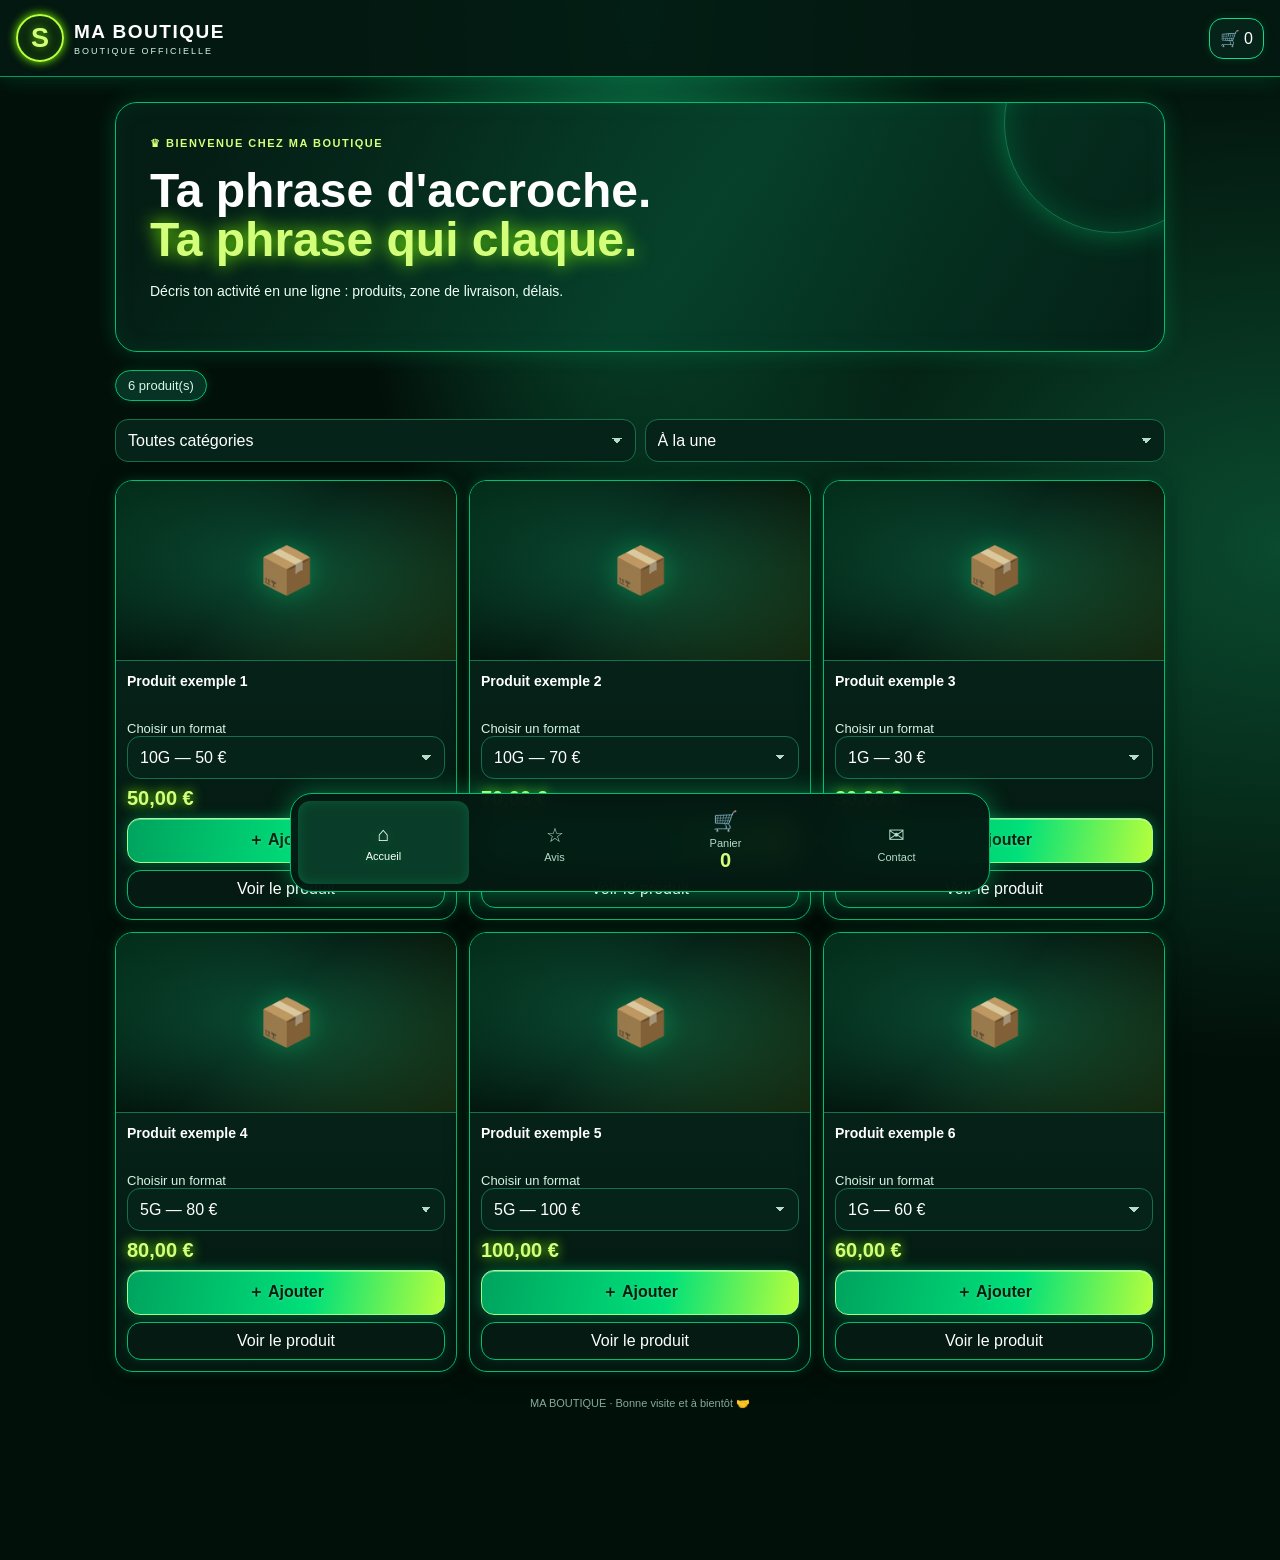
==== index.html @ 679a236e "Update media array types and sources in index.html" ====
<!doctype html>
<html lang="fr">
<head>
<meta charset="utf-8">
<meta name="viewport" content="width=device-width,initial-scale=1,viewport-fit=cover">
<meta name="theme-color" content="#03030d">
<title>Boutique — Template</title>

<!-- ══════════════════════════════════════════════════════════════════
     COULEUR DU SITE  ·  change UNE ligne pour changer de thème
     ──────────────────────────────────────────────────────────────────
     styles/theme-violet.css   violet / rose / bleu   (par défaut)
     styles/theme-ocean.css    cyan / bleu
     styles/theme-ember.css    rouge / orange / or
     styles/theme-emerald.css  vert émeraude / citron
     styles/theme-mono.css     noir & blanc minimal
     styles/theme-sunset.css   rose / orange / mauve
     ══════════════════════════════════════════════════════════════════ -->
<link rel="stylesheet" href="styles/theme-emerald.css">
<link rel="stylesheet" href="styles/base.css">
</head>

<body>
<main class="app">

<!-- ─────────── EN-TÊTE (logo texte) ───────────
     Pour utiliser une image comme logo, remplace le <div class="logo">S</div>
     par :  <img class="logo-img" src="images/logo.png" alt="logo">          -->
<header>
  <div class="brand">
    <div class="logo">S</div>
    <div>
      <strong>MA BOUTIQUE</strong>
      <small>BOUTIQUE OFFICIELLE</small>
    </div>
  </div>

  <button class="pill" onclick="showView('cart')">
    🛒 <span id="cart-count">0</span>
  </button>
</header>

<div class="wrap">

<!-- ═════════════════════════ ACCUEIL ═════════════════════════ -->
<section class="view active" id="home">

  <div class="welcome">
    <div class="welcome-layout">
      <div class="welcome-copy">
        <div class="eyebrow">♛ BIENVENUE CHEZ MA BOUTIQUE</div>

        <h1>
          Ta phrase d'accroche.<br>
          <span>Ta phrase qui claque.</span>
        </h1>

        <p class="muted">
          Décris ton activité en une ligne : produits, zone de livraison, délais.
        </p>
      </div>

      <!-- Logo rond de la bannière. Retire la ligne si tu n'as pas d'image. -->
      <img
        class="welcome-logo"
        src="images/logo.png"
        alt="Logo"
        onerror="this.style.display='none'"
      >
    </div>
  </div>

  <div class="count" id="product-count">0 produits</div>

  <div class="filters">
    <select id="category" onchange="renderProducts()">
      <option value="all">Toutes catégories</option>
      <!-- Les options sont générées automatiquement depuis PRODUCTS.
           Tu peux aussi les écrire à la main, ce sera écrasé. -->
    </select>

    <select id="sort" onchange="renderProducts()">
      <option value="featured">À la une</option>
      <option value="low">Prix croissant</option>
      <option value="high">Prix décroissant</option>
    </select>
  </div>

  <div class="products" id="products"></div>

  <div class="footer">
    MA BOUTIQUE · Bonne visite et à bientôt 🤝
  </div>
</section>

<!-- ═════════════════════════ PANIER ═════════════════════════ -->
<section class="view" id="cart">
  <div class="section-title">
    <h2>MON PANIER</h2>
    <button class="outline" onclick="showView('home')">Continuer</button>
  </div>

  <div class="panel" id="cart-lines"></div>

  <div class="panel">
    <div class="line">
      <strong>Total estimé</strong>
      <strong class="price" id="cart-total">0,00 €</strong>
    </div>
    <button class="primary" onclick="goCheckout()">
      Continuer la commande →
    </button>
  </div>
</section>

<!-- ═════════════════════════ COMMANDE ═════════════════════════ -->
<section class="view" id="checkout">
  <div class="section-title">
    <h2>COMMANDE</h2>
  </div>

  <form id="order-form" class="panel">
    <div class="field">
      <label for="customer">Prénom ou pseudo</label>
      <input id="customer" required placeholder="Ton nom">
    </div>

    <div class="field">
      <label for="phone">Téléphone</label>
      <input id="phone" type="tel" required placeholder="Ton numéro">
    </div>

    <div class="field">
      <label for="address">Adresse</label>
      <input id="address" required placeholder="Adresse de livraison">
    </div>

    <div class="field">
      <label for="delivery">Mode de livraison</label>
      <select id="delivery">
        <option>Meet-up</option>
        <option>Livraison</option>
      </select>
    </div>

    <div class="field">
      <label for="notes">Message complémentaire</label>
      <textarea id="notes" rows="3" placeholder="Précisions facultatives"></textarea>
    </div>

    <div class="line">
      <strong>Total estimé</strong>
      <strong class="price" id="checkout-total">0,00 €</strong>
    </div>

    <button class="primary" type="submit">Envoyer ma demande</button>
  </form>
</section>

<!-- ═════════════════════════ AVIS ═════════════════════════ -->
<section class="view" id="reviews">
  <div class="section-title">
    <h2>AVIS CLIENTS</h2>
  </div>

  <div class="panel">
    <div id="base-reviews">
      <div class="review">
        <div class="stars">★★★★★</div>
        <strong>Client 691</strong>
        <p class="muted">Service au top, je recommande 👌</p>
      </div>
    </div>

    <div id="new-reviews"></div>
  </div>

  <form id="review-form" class="panel">
    <h3>Ajouter un avis</h3>

    <div class="field">
      <label for="review-name">Prénom</label>
      <input id="review-name" required>
    </div>

    <div class="field">
      <label for="review-score">Note</label>
      <select id="review-score">
        <option>5</option>
        <option>4</option>
        <option>3</option>
        <option>2</option>
        <option>1</option>
      </select>
    </div>

    <div class="field">
      <label for="review-text">Commentaire</label>
      <textarea id="review-text" required></textarea>
    </div>

    <button class="primary" type="submit">Ajouter un avis</button>
  </form>
</section>

<!-- ═════════════════════════ CONTACT ═════════════════════════ -->
<section class="view" id="contact">
  <div class="section-title">
    <h2>CONTACT</h2>
  </div>

  <div class="panel">
    <h3>Contact</h3>

    <p class="muted">
      Une question ? Retrouve-nous directement sur Telegram.
    </p>

    <a
      class="primary"
      href="https://t.me/"
      target="_blank"
      rel="noopener noreferrer"
      style="display:block;text-align:center;text-decoration:none"
    >
      ✈️ Contactez-nous sur Telegram
    </a>
  </div>
</section>

</div>

<!-- ═════════════════════════ BARRE DU BAS ═════════════════════════ -->
<nav class="dock">
  <button class="active" data-view="home" onclick="showView('home')">
    <span>⌂</span>Accueil
  </button>

  <button data-view="reviews" onclick="showView('reviews')">
    <span>☆</span>Avis
  </button>

  <button data-view="cart" onclick="showView('cart')">
    <span>🛒</span>Panier
    <span class="badge" id="dock-count">0</span>
  </button>

  <button data-view="contact" onclick="showView('contact')">
    <span>✉</span>Contact
  </button>
</nav>

<!-- ═════════════════════════ FICHE PRODUIT ═════════════════════════ -->
<div class="modal" id="product-modal" onclick="if(event.target===this)closeProduct()">
  <div class="sheet">
    <button class="outline" onclick="closeProduct()">Fermer ✕</button>
    <div id="product-detail"></div>
  </div>
</div>

</main>

<script>
/* ════════════════════════════════════════════════════════════════════
   1.  LES PRODUITS  ·  c'est le seul endroit à remplir
   ────────────────────────────────────────────────────────────────────
   Copie-colle un bloc { ... } autant de fois que tu veux.

   {
     id:     1,                     // numéro unique
     name:   "Nom du produit",
     cat:    "Catégorie",           // crée les filtres automatiquement
     price:  50,                    // prix de base (utilisé si pas de variants)
     featured: true,                // optionnel : force l'ordre "À la une"

     media: [                       // LA GALERIE : 2 à 3 pages qui défilent
       { type: "image", src: "Photos/Amnesia photo.png" },
       { type: "video", src: "Vidéos/Amnesia video.mp4"  },
       { type: "image", src: "Photos/produit-2.jpg" }
     ],

     variants: [                    // optionnel : les formats / quantités
       { label: "10G — 70 €",  price: 70  },
       { label: "50G — 300 €", price: 300 }
     ],

     desc: "Description du produit."
   }

   — ancien format encore accepté : ─
   image: "images/x.jpg"   +   video: "videos/x.mp4"
   (mis automatiquement dans media dans cet ordre : image, vidéo)
   ════════════════════════════════════════════════════════════════════ */

const PRODUCTS = [
  {
    id: 1,
    name: "Produit exemple 1",
    cat: "Catégorie A",
    price: 50,
    media: [
      { type: "image", src: "images/produit-1.jpg" },
      { type: "video", src: "videos/produit-1.mp4" },
      { type: "image", src: "images/produit-2.jpg" }
    ],
    variants: [
      { label: "10G — 50 €",  price: 50  },
      { label: "20G — 100 €", price: 100 },
      { label: "50G — 220 €", price: 220 }
    ],
    desc: "Description du produit. Remplace ce texte."
  },
  {
    id: 2,
    name: "Produit exemple 2",
    cat: "Catégorie A",
    price: 70,
    media: [
      { type: "image", src: "images/produit-3.jpg" },
      { type: "video", src: "videos/produit-2.mp4" },
      { type: "image", src: "images/produit-4.jpg" }
    ],
    variants: [
      { label: "10G — 70 €",  price: 70  },
      { label: "50G — 300 €", price: 300 }
    ],
    desc: "Description du produit. Remplace ce texte."
  },
  {
    id: 3,
    name: "Produit exemple 3",
    cat: "Catégorie B",
    price: 30,
    media: [
      { type: "image", src: "images/produit-5.jpg" },
      { type: "video", src: "videos/produit-3.mp4" }
    ],
    variants: [
      { label: "1G — 30 €",   price: 30  },
      { label: "5G — 100 €",  price: 100 },
      { label: "10G — 140 €", price: 140 }
    ],
    desc: "Description du produit. Remplace ce texte."
  },
  {
    id: 4,
    name: "Produit exemple 4",
    cat: "Catégorie B",
    price: 80,
    media: [
      { type: "image", src: "images/produit-6.jpg" },
      { type: "video", src: "videos/produit-4.mp4" },
      { type: "image", src: "images/produit-7.jpg" }
    ],
    variants: [
      { label: "5G — 80 €",    price: 80  },
      { label: "10G — 150 €",  price: 150 },
      { label: "25G — 250 €",  price: 250 }
    ],
    desc: "Description du produit. Remplace ce texte."
  },
  {
    id: 5,
    name: "Produit exemple 5",
    cat: "Catégorie C",
    price: 100,
    media: [
      { type: "image", src: "images/produit-8.jpg" },
      { type: "image", src: "images/produit-9.jpg" },
      { type: "video", src: "videos/produit-5.mp4" }
    ],
    variants: [
      { label: "5G — 100 €",   price: 100  },
      { label: "25G — 300 €",  price: 300  },
      { label: "100G — 1000 €", price: 1000 }
    ],
    desc: "Description du produit. Remplace ce texte."
  },
  {
    id: 6,
    name: "Produit exemple 6",
    cat: "Catégorie C",
    price: 60,
    media: [
      { type: "image", src: "images/produit-10.jpg" },
      { type: "video", src: "videos/produit-6.mp4" },
      { type: "image", src: "images/produit-11.jpg" }
    ],
    variants: [
      { label: "1G — 60 €",  price: 60  },
      { label: "3G — 160 €", price: 160 },
      { label: "5G — 300 €", price: 300 }
    ],
    desc: "Description du produit. Remplace ce texte."
  }
];

/* ════════════════════════════════════════════════════════════════════
   2.  RÉGLAGES
   ════════════════════════════════════════════════════════════════════ */

// Lien Telegram du bouton CONTACT
const TELEGRAM_URL = "https://t.me/mon_compte";

// Webhook (Make, Zapier, n8n…) qui reçoit les commandes. "" = aucun envoi.
const ORDER_WEBHOOK_URL = "";

/* ════════════════════════════════════════════════════════════════════
   3.  MOTEUR  ·  rien à toucher en dessous
   ════════════════════════════════════════════════════════════════════ */

// Normalise chaque produit une seule fois : media[], preview, searchText
const catalog = PRODUCTS.map((p, index) => {
  let media = [];

  if (Array.isArray(p.media) && p.media.length) {
    media = p.media.map(m =>
      typeof m === "string" ? { type: "image", src: m } : m
    );
  } else {
    if (p.image) media.push({ type: "image", src: p.image });
    if (p.video) media.push({ type: "video", src: p.video });
  }

  return {
    ...p,
    id: Number(p.id),
    _order: index,
    media,
    preview: media.length ? media[0].src : ""
  };
});

const products = catalog;

let cart = {};

const euros = n => n.toLocaleString("fr-FR", {
  style: "currency",
  currency: "EUR"
});

const escapeHTML = value =>
  String(value == null ? "" : value)
    .replace(/&/g, "&amp;")
    .replace(/</g, "&lt;")
    .replace(/>/g, "&gt;")
    .replace(/"/g, "&quot;")
    .replace(/'/g, "&#39;");

const priceOf = product =>
  product.variants && product.variants.length
    ? Number(product.variants[0].price)
    : Number(product.price);

/* ── Filtres générés depuis les catégories réellement présentes ── */
function renderCategories() {
  const select = document.getElementById("category");
  const cats = [...new Set(catalog.map(p => p.cat).filter(Boolean))];

  const current = select.value || "all";

  select.innerHTML =
    '<option value="all">Toutes catégories</option>' +
    cats.map(c => `<option value="${escapeHTML(c)}">${escapeHTML(c)}</option>`).join("");

  if ([...select.options].some(o => o.value === current)) select.value = current;
}

/* ── Catégorie → icône de la vignette de repli ── */
function iconForCategory(cat) {
  const key = String(cat || "").toLowerCase();

  if (key.includes("choco")) return "🍫";
  if (key.includes("weed") || key.includes("fleur")) return "🍀";
  if (key.includes("neige")) return "❄️";
  if (key.includes("synth") || key.includes("labo")) return "🧪";
  if (key.includes("mousse")) return "🧽";
  if (key.includes("boisson") || key.includes("drink")) return "🥤";
  if (key.includes("vetement") || key.includes("textile")) return "👕";
  if (key.includes("accessoire")) return "🎧";

  return "📦";
}

/* ── Grille produit ── */
function renderProducts() {
  const category = document.getElementById("category").value;
  const sort = document.getElementById("sort").value;

  let list = catalog.filter(p => category === "all" || p.cat === category);

  if (sort === "low") {
    list = [...list].sort((a, b) => priceOf(a) - priceOf(b) || a._order - b._order);
  } else if (sort === "high") {
    list = [...list].sort((a, b) => priceOf(b) - priceOf(a) || a._order - b._order);
  } else {
    list = [...list].sort((a, b) =>
      (b.featured ? 1 : 0) - (a.featured ? 1 : 0) || a._order - b._order
    );
  }

  document.getElementById("product-count").textContent =
    list.length + " produit(s)";

  const grid = document.getElementById("products");

  if (!list.length) {
    grid.innerHTML =
      '<div class="empty" style="grid-column:1/-1">Aucun produit dans cette catégorie.</div>';
    return;
  }

  grid.innerHTML = list.map(p => `
    <article class="product">
      <div class="photo" onclick="openProduct(${p.id})">
        ${
          p.preview
            ? `<img src="${escapeHTML(p.preview)}" alt="${escapeHTML(p.name)}"
                 onerror="this.parentNode.innerHTML='<span class=\\'thumb-icon\\'>${iconForCategory(p.cat)}</span>'">`
            : `<span class="thumb-icon">${iconForCategory(p.cat)}</span>`
        }
        ${p.media.length > 1 ? `<span class="media-badge">◎ ${p.media.length}</span>` : ""}
      </div>

      <div class="product-info">
        <h3>${escapeHTML(p.name)}</h3>

        ${
          p.variants && p.variants.length
            ? `
              <label for="variant-${p.id}">Choisir un format</label>
              <select id="variant-${p.id}"
                onchange="document.getElementById('price-${p.id}').textContent =
                euros(Number(this.value))">
                ${p.variants.map((v, i) => `
                  <option value="${Number(v.price)}" ${i === 0 ? "selected" : ""}>
                    ${escapeHTML(v.label)}
                  </option>
                `).join("")}
              </select>
              <div class="price" id="price-${p.id}">
                ${euros(Number(p.variants[0].price))}
              </div>
            `
            : `<div class="price">${euros(Number(p.price))}</div>`
        }

        <button class="add" onclick="add(${p.id}, 'catalog')">＋ Ajouter</button>
        <button class="outline" onclick="openProduct(${p.id})">Voir le produit</button>
      </div>
    </article>
  `).join("");
}

/* ── Panier ── */
function add(id, source = "catalog") {
  const product = catalog.find(p => p.id === Number(id));
  if (!product) return;

  let variantIndex = -1;

  if (product.variants && product.variants.length) {
    const selectorId = source === "detail"
      ? "detail-variant"
      : `variant-${product.id}`;
    const selector = document.getElementById(selectorId);
    variantIndex = selector ? selector.selectedIndex : 0;
  }

  const variant = variantIndex >= 0 ? product.variants[variantIndex] : null;
  const price = variant ? Number(variant.price) : Number(product.price);
  const variantLabel = variant ? variant.label : "Format standard";
  const key = `${product.id}_${variantIndex >= 0 ? variantIndex : "base"}`;

  if (!cart[key]) {
    cart[key] = { id: product.id, quantity: 0, price, variantLabel };
  }

  cart[key].quantity += 1;
  updateCart();
}

function change(key, delta) {
  if (!cart[key]) return;
  cart[key].quantity += delta;
  if (cart[key].quantity <= 0) delete cart[key];
  updateCart();
}

function total() {
  return Object.values(cart).reduce((sum, i) => sum + i.price * i.quantity, 0);
}

function updateCart() {
  const count = Object.values(cart).reduce((s, i) => s + i.quantity, 0);

  document.getElementById("cart-count").textContent = count;
  document.getElementById("dock-count").textContent = count;

  const entries = Object.entries(cart);

  document.getElementById("cart-lines").innerHTML = entries.length
    ? entries.map(([key, item]) => {
        const product = catalog.find(p => p.id === item.id);
        if (!product) return "";

        return `
          <div class="line">
            <div>
              <strong>${escapeHTML(product.name)}</strong>
              <div class="muted">
                ${escapeHTML(item.variantLabel)} · ${euros(item.price)} / unité
              </div>
            </div>
            <div class="qty">
              <button onclick="change('${key}', -1)">−</button>
              ${item.quantity}
              <button onclick="change('${key}', 1)">+</button>
            </div>
            <strong>${euros(item.price * item.quantity)}</strong>
          </div>
        `;
      }).join("")
    : '<div class="empty">Ton panier est vide.</div>';

  document.getElementById("cart-total").textContent = euros(total());
  document.getElementById("checkout-total").textContent = euros(total());
}

/* ── Navigation entre les vues ── */
function showView(view) {
  document.querySelectorAll(".view").forEach(el => {
    el.classList.toggle("active", el.id === view);
  });

  document.querySelectorAll(".dock button").forEach(el => {
    el.classList.toggle("active", el.dataset.view === view);
  });

  window.scrollTo({ top: 0, behavior: "smooth" });
}

function goCheckout() {
  if (!Object.keys(cart).length) {
    alert("Ajoute un produit au panier.");
    showView("home");
    return;
  }

  showView("checkout");
}

/* ════════════════════════════════════════════════════════════════════
   4.  FICHE PRODUIT  ·  galerie photo + vidéo qui défile
   ════════════════════════════════════════════════════════════════════
   Chaque page de la galerie = une diapo. On glisse au doigt (ou au
   trackpad), les points en bas indiquent la page, les flèches aussi.
   La vidéo ne démarre jamais toute seule : elle se met en pause quand
   on va sur une autre diapo.
   ════════════════════════════════════════════════════════════════════ */

function slideHTML(item, index) {
  if (item.type === "video") {
    return `
      <div class="slide" data-index="${index}">
        <video
          controls
          playsinline
          preload="metadata"
          src="${escapeHTML(item.src)}"
        ></video>
      </div>
    `;
  }

  return `
    <div class="slide" data-index="${index}">
      <img
        src="${escapeHTML(item.src)}"
        alt=""
        loading="lazy"
        onerror="this.parentNode.classList.add('slide-error')"
      >
    </div>
  `;
}

function openProduct(id) {
  const product = catalog.find(p => p.id === Number(id));
  if (!product) return;

  const media = product.media || [];
  const multi = media.length > 1;

  const galleryHTML = media.length
    ? `
      <div class="gallery${multi ? " is-multi" : ""}" id="gallery">
        <div class="track" id="gallery-track">
          ${media.map(slideHTML).join("")}
        </div>

        ${
          multi
            ? `
              <button class="arrow prev" onclick="goSlide(galleryIndex - 1)" aria-label="Précédent">‹</button>
              <button class="arrow next" onclick="goSlide(galleryIndex + 1)" aria-label="Suivant">›</button>
              <div class="dots" id="gallery-dots">
                ${media.map((_, i) => `
                  <button class="dot${i === 0 ? " active" : ""}"
                          onclick="goSlide(${i})" aria-label="Page ${i + 1}"></button>
                `).join("")}
              </div>
              <div class="page-count" id="gallery-count">1/${media.length}</div>
            `
            : ""
        }
      </div>
    `
    : `
      <div class="photo" style="border-radius:14px;height:220px">
        <span class="thumb-icon">${iconForCategory(product.cat)}</span>
      </div>
    `;

  const hasVariants = Array.isArray(product.variants) && product.variants.length > 0;

  const variantsHTML = hasVariants
    ? `
      <label for="detail-variant">Choisir un format</label>
      <select
        id="detail-variant"
        onchange="document.getElementById('detail-price').textContent =
          euros(Number(this.value))"
      >
        ${product.variants.map((v, i) => `
          <option value="${Number(v.price)}" ${i === 0 ? "selected" : ""}>
            ${escapeHTML(v.label)}
          </option>
        `).join("")}
      </select>

      <div class="price" id="detail-price">
        ${euros(Number(product.variants[0].price))}
      </div>
    `
    : `<div class="price">${euros(Number(product.price))}</div>`;

  document.getElementById("product-detail").innerHTML = `
    ${galleryHTML}

    <div class="eyebrow" style="margin-top:16px">FICHE PRODUIT</div>

    <h2>${escapeHTML(product.name)}</h2>

    ${product.cat ? `<div class="muted">${escapeHTML(product.cat)}</div>` : ""}

    <p>${escapeHTML(product.desc || "")}</p>

    ${variantsHTML}

    <button class="primary"
      onclick="add(${product.id}, 'detail'); closeProduct()">
      Ajouter au panier
    </button>
  `;

  document.getElementById("product-modal").classList.add("show");
  document.body.classList.add("modal-open");

  initGallery();
}

function closeProduct() {
  document.getElementById("product-modal").classList.remove("show");
  document.body.classList.remove("modal-open");
  pauseGalleryVideo();
  stopGalleryAutoplay();
}

/* ── Diaporama ── */
let galleryIndex = 0;
let galleryPages = 1;
let autoplayTimer = null;

function initGallery() {
  const track = document.getElementById("gallery-track");
  if (!track) return;

  galleryIndex = 0;
  galleryPages = track.querySelectorAll(".slide").length;

  track.scrollLeft = 0;
  syncGallery();

  // Le défilement natif (doigt / trackpad) met les points à jour
  track.addEventListener("scroll", () => {
    if (!galleryPages) return;

    const index = Math.round(track.scrollLeft / track.clientWidth);

    if (index !== galleryIndex) {
      galleryIndex = Math.min(Math.max(index, 0), galleryPages - 1);
      pauseGalleryVideo();
      syncGallery();
    }
  }, { passive: true });

  // Flèches clavier
  document.addEventListener("keydown", galleryKeydown);

  // Défilement automatique (désactivable, voir AUTOPLAY_MS)
  startGalleryAutoplay();
}

const AUTOPLAY_MS = 0; // 0 = pas de défilement auto. 4000 = une diapo toutes les 4 s.

function startGalleryAutoplay() {
  stopGalleryAutoplay();
  if (!AUTOPLAY_MS || galleryPages < 2) return;

  autoplayTimer = setInterval(() => {
    const track = document.getElementById("gallery-track");
    if (!track) return stopGalleryAutoplay();
    if (track.querySelector("video") &&
        [...track.querySelectorAll("video")].some(v => !v.paused)) return;

    goSlide(galleryIndex + 1);
  }, AUTOPLAY_MS);
}

function stopGalleryAutoplay() {
  if (autoplayTimer) clearInterval(autoplayTimer);
  autoplayTimer = null;
}

function goSlide(index) {
  const track = document.getElementById("gallery-track");
  if (!track || !galleryPages) return;

  if (index < 0) index = galleryPages - 1;
  if (index > galleryPages - 1) index = 0;

  galleryIndex = index;
  pauseGalleryVideo();

  track.scrollTo({ left: track.clientWidth * index, behavior: "smooth" });
  syncGallery();
}

function syncGallery() {
  const dots = document.querySelectorAll("#gallery-dots .dot");
  dots.forEach((d, i) => d.classList.toggle("active", i === galleryIndex));

  const counter = document.getElementById("gallery-count");
  if (counter) counter.textContent = `${galleryIndex + 1}/${galleryPages}`;
}

function pauseGalleryVideo() {
  document.querySelectorAll("#gallery-track video").forEach(v => {
    if (!v.paused) v.pause();
  });
}

function galleryKeydown(event) {
  const modal = document.getElementById("product-modal");
  if (!modal || !modal.classList.contains("show")) return;

  if (event.key === "ArrowLeft") goSlide(galleryIndex - 1);
  if (event.key === "ArrowRight") goSlide(galleryIndex + 1);
  if (event.key === "Escape") closeProduct();
}

/* ── Envoi de commande ── */
document.getElementById("order-form").addEventListener("submit", event => {
  event.preventDefault();

  if (!Object.keys(cart).length) {
    alert("Ajoute un produit au panier.");
    showView("home");
    return;
  }

  const order = {
    customer: document.getElementById("customer").value.trim(),
    phone: document.getElementById("phone").value.trim(),
    address: document.getElementById("address").value.trim(),
    delivery: document.getElementById("delivery").value,
    notes: document.getElementById("notes").value.trim(),

    items: Object.values(cart).map(item => {
      const product = catalog.find(p => p.id === item.id);
      return {
        product: product ? product.name : "",
        variant: item.variantLabel,
        price: item.price,
        quantity: item.quantity,
        subtotal: item.price * item.quantity
      };
    }),

    total: total(),
    currency: "EUR",
    createdAt: new Date().toISOString()
  };

  if (!ORDER_WEBHOOK_URL) {
    console.log("Commande (webhook non configuré) :", order);
    alert("Commande enregistrée localement. Renseigne ORDER_WEBHOOK_URL pour l'envoyer.");
    cart = {};
    updateCart();
    event.target.reset();
    showView("home");
    return;
  }

  const button = event.target.querySelector('button[type="submit"]');
  button.disabled = true;
  button.textContent = "Envoi en cours…";

  fetch(ORDER_WEBHOOK_URL, {
    method: "POST",
    mode: "no-cors",
    headers: { "Content-Type": "application/x-www-form-urlencoded;charset=UTF-8" },
    body: new URLSearchParams({ order: JSON.stringify(order) })
  })
    .then(() => {
      alert("Demande envoyée");
      cart = {};
      updateCart();
      event.target.reset();
      showView("home");
    })
    .catch(() => alert("Envoi impossible"))
    .finally(() => {
      button.disabled = false;
      button.textContent = "Envoyer ma demande";
    });
});

/* ── Avis ── */
document.getElementById("review-form").addEventListener("submit", event => {
  event.preventDefault();

  const name = document.getElementById("review-name").value.slice(0, 40);
  const score = Number(document.getElementById("review-score").value);
  const text = document.getElementById("review-text").value.slice(0, 400);

  document.getElementById("new-reviews").insertAdjacentHTML(
    "afterbegin",
    `<div class="review">
       <div class="stars">${"★".repeat(score)}${"☆".repeat(5 - score)}</div>
       <strong>${escapeHTML(name)}</strong>
       <p>${escapeHTML(text)}</p>
       <span class="muted">Avis local de démonstration</span>
     </div>`
  );

  event.target.reset();
});

/* ── Départ ── */
document.querySelectorAll('a[href="https://t.me/"]').forEach(a => {
  a.href = TELEGRAM_URL;
});

if (!catalog.length) {
  document.getElementById("home").classList.add("empty-state");
}

renderCategories();
renderProducts();
updateCart();
</script>

<script src="https://telegram.org/js/telegram-web-app.js"></script>
<script>
  if (window.Telegram && window.Telegram.WebApp) {
    const app = window.Telegram.WebApp;
    app.ready();
    app.expand();

    if (typeof app.requestFullscreen === "function") {
      app.requestFullscreen();
    }
  }
</script>
</body>
</html>
---- styles/theme-emerald.css ----
/* ════════════════════════════════════════════════════════════
   THÈME : EMERALD  ·  vert émeraude / citron
   ════════════════════════════════════════════════════════════ */

:root {
  --green: #00e07a;
  --lime: #b6ff3c;
  --mint: #6fffd0;
  --bg: #02100a;
  --card: #06231a;
  --muted: #b4dcc8;

  --text: #ffffff;
  --text-soft: #d5f5e6;
  --text-banner: #eefff6;
  --heading: #b6f5d6;
  --footer-text: #85ab99;

  --accent: #12d98a;
  --accent-strong: #00bd72;
  --accent-line-strong: #009c5e;
  --field-border: #14704c;
  --focus: #b6ff3c;
  --focus-glow: #b6ff3c33;

  --gold: #b6ff3c;
  --gold-text: #d4ff7a;
  --gold-glow: #7cff00;
  --gold-inner: #7cff0040;

  --surface-translucent: #041a12eb;
  --dock-bg: #041a12f5;
  --dock-active-bg: #0a3d29;
  --outline-bg: #041a12;
  --count-bg: #073324;
  --notice-bg: #073324;
  --qty-bg: #08382a;
  --badge-bg: #041a12d9;
  --veil: #000000dd;
  --divider: #12402e;

  --thumb-from: #0a4d34;
  --thumb-mid: #072b1e;
  --thumb-to: #02100a;
  --thumb-line: #12734f;
  --gallery-bg: #041a12;
  --sheen-a: #00ff881f;
  --sheen-b: #b6ff3c1a;
  --product-from: #082a1e;
  --product-to: #031710;

  --banner-from: #051e15f5;
  --banner-mid: #06412be8;
  --banner-to: #041f16e8;
  --banner-inner: #0a7a5222;
  --ring-line: #3cffb855;

  --glow-top: #0a5c3a;
  --glow-side: #0a4a2e;
  --glow-faint: #00e07a25;
  --glow-soft: #00d97a35;
  --glow-medium: #00e07a65;
  --glow-strong: #00ff8855;

  --primary-from: #00a35e;
  --primary-mid: #00e07a;
  --primary-to: #b6ff3c;
  --btn-border: #9cff8a;
  --btn-text: #00200f;
  --btn-text-shadow: #ffffff40;
  --btn-highlight: #ffffff66;

  --video-bg: #000000;

  --theme-color: #02100a;
}
---- styles/base.css ----
/* ════════════════════════════════════════════════════════════════
   base.css  ·  mise en page, formes, animations
   ────────────────────────────────────────────────────────────────
   Ce fichier ne contient AUCUNE couleur en dur.
   Tout vient de styles/theme-*.css  →  change de thème en changeant
   une seule ligne dans index.html.
   ════════════════════════════════════════════════════════════════ */

*,
*::before,
*::after {
  box-sizing: border-box;
}

html {
  scroll-behavior: smooth;
  -webkit-text-size-adjust: 100%;
}

body {
  margin: 0;
  background: var(--bg);
  color: var(--text);
  font-family: -apple-system, BlinkMacSystemFont, "Segoe UI", sans-serif;
  -webkit-font-smoothing: antialiased;
}

body.modal-open {
  overflow: hidden;
}

button,
input,
select,
textarea {
  font: inherit;
}

button {
  cursor: pointer;
}

img,
video {
  max-width: 100%;
}

h1,
h2,
h3,
p {
  margin-top: 0;
}

/* ───────────────  STRUCTURE  ─────────────── */

.app {
  min-height: 100vh;
  padding-bottom: 100px;
  overflow: hidden;
  background:
    radial-gradient(ellipse at 50% 0%, var(--glow-top) 0, transparent 34%),
    radial-gradient(ellipse at 100% 35%, var(--glow-side) 0, transparent 36%),
    var(--bg);
}

.wrap {
  max-width: 1100px;
  margin: auto;
  padding: 13px;
}

/* ───────────────  EN-TÊTE  ─────────────── */

header {
  position: sticky;
  top: 0;
  z-index: 5;
  display: flex;
  align-items: center;
  justify-content: space-between;
  gap: 10px;
  padding: 14px 16px;
  background: var(--surface-translucent);
  border-bottom: 1px solid var(--accent-line-strong);
  box-shadow: 0 0 22px var(--glow-soft);
  backdrop-filter: blur(15px);
  -webkit-backdrop-filter: blur(15px);
}

.brand {
  display: flex;
  align-items: center;
  gap: 10px;
  min-width: 0;
}

.logo,
.logo-img {
  display: grid;
  place-items: center;
  flex-shrink: 0;
  width: 48px;
  height: 48px;
  border: 2px solid var(--gold);
  border-radius: 50%;
  color: var(--gold-text);
  font-size: 27px;
  font-weight: 900;
  text-shadow: 0 0 12px var(--gold-glow);
  box-shadow: 0 0 10px var(--gold-glow), inset 0 0 12px var(--gold-inner);
  object-fit: contain;
}

.brand strong {
  font-size: clamp(13px, 3.8vw, 19px);
  letter-spacing: 1.5px;
}

.brand small {
  display: block;
  color: var(--text-soft);
  font-size: 9px;
  letter-spacing: 2px;
  margin-top: 3px;
}

/* ───────────────  BOUTONS  ─────────────── */

.pill,
.outline {
  background: var(--card);
  color: var(--text);
  border: 1px solid var(--accent);
  border-radius: 14px;
  padding: 10px;
  box-shadow: 0 0 10px var(--glow-faint);
}

.add,
.primary {
  display: block;
  width: 100%;
  padding: 11px;
  border: 1px solid var(--btn-border);
  border-radius: 13px;
  background: linear-gradient(100deg, var(--primary-from), var(--primary-mid) 58%, var(--primary-to));
  color: var(--btn-text);
  font-weight: 800;
  margin-top: 8px;
  box-shadow: 0 0 13px var(--glow-medium), inset 0 1px var(--btn-highlight);
  text-shadow: 0 1px 3px var(--btn-text-shadow);
  transition: filter .15s ease, transform .12s ease;
}

.add:hover,
.primary:hover {
  filter: brightness(1.08);
}

.add:active,
.primary:active {
  transform: scale(.985);
}

.outline {
  width: 100%;
  margin-top: 7px;
  background: var(--outline-bg);
  border-color: var(--accent-strong);
  color: var(--text);
  padding: 9px;
}

/* ───────────────  BANNIÈRE D'ACCUEIL  ─────────────── */

.welcome {
  position: relative;
  overflow: hidden;
  padding: 23px 18px;
  border: 1px solid var(--accent-strong);
  border-radius: 22px;
  background: linear-gradient(
    125deg,
    var(--banner-from) 10%,
    var(--banner-mid) 55%,
    var(--banner-to)
  );
  box-shadow: 0 0 22px var(--glow-soft), inset 0 0 20px var(--banner-inner);
}

.welcome::after {
  content: "";
  position: absolute;
  right: -60px;
  top: -90px;
  width: 220px;
  height: 220px;
  border-radius: 50%;
  border: 1px solid var(--ring-line);
  box-shadow: 0 0 30px var(--glow-strong), inset 0 0 30px var(--glow-soft);
  pointer-events: none;
}

.welcome-layout {
  display: flex;
  align-items: center;
  gap: 14px;
}

.welcome-copy {
  flex: 1;
  min-width: 0;
}

.welcome-logo {
  width: 170px;
  height: 170px;
  flex-shrink: 0;
  object-fit: contain;
  border: 1px solid var(--gold);
  border-radius: 50%;
  padding: 5px;
  background: var(--card);
  box-shadow: 0 0 18px var(--glow-strong);
}

.eyebrow {
  position: relative;
  z-index: 1;
  color: var(--gold-text);
  font-size: 11px;
  letter-spacing: 1.5px;
  font-weight: 800;
}

h1 {
  position: relative;
  z-index: 1;
  font-size: clamp(30px, 7.5vw, 48px);
  line-height: 1.03;
  margin: 16px 0;
}

h1 span {
  color: var(--gold-text);
  text-shadow: 0 0 18px var(--gold-glow);
}

p {
  line-height: 1.55;
}

.muted {
  color: var(--muted);
  font-size: 13px;
}

.welcome p {
  position: relative;
  z-index: 1;
  max-width: 560px;
  color: var(--text-banner);
  font-size: 14px;
}

.count {
  display: inline-block;
  margin-top: 18px;
  color: var(--text-soft);
  border: 1px solid var(--accent-strong);
  border-radius: 20px;
  padding: 7px 12px;
  font-size: 13px;
  background: var(--count-bg);
  box-shadow: 0 0 12px var(--glow-faint);
}

/* ───────────────  FORMULAIRES  ─────────────── */

.filters {
  display: grid;
  grid-template-columns: 1fr 1fr;
  gap: 9px;
  margin: 18px 0;
}

select,
input,
textarea {
  width: 100%;
  padding: 12px;
  background: var(--card);
  color: var(--text);
  border: 1px solid var(--field-border);
  border-radius: 13px;
  outline: none;
  -webkit-appearance: none;
  appearance: none;
}

select {
  background-image: linear-gradient(45deg, transparent 50%, var(--muted) 50%),
                    linear-gradient(135deg, var(--muted) 50%, transparent 50%);
  background-position: calc(100% - 18px) 50%, calc(100% - 13px) 50%;
  background-size: 5px 5px, 5px 5px;
  background-repeat: no-repeat;
  padding-right: 34px;
}

select:focus,
input:focus,
textarea:focus {
  border-color: var(--focus);
  box-shadow: 0 0 12px var(--focus-glow);
}

.field {
  display: grid;
  gap: 7px;
  margin: 13px 0;
}

.field label,
.product-info label,
#product-detail label {
  font-size: 13px;
  color: var(--text-soft);
  display: block;
  margin-top: 10px;
}

/* ───────────────  GRILLE PRODUITS  ─────────────── */

.products {
  display: grid;
  grid-template-columns: repeat(2, minmax(0, 1fr));
  gap: 12px;
}

.product {
  display: flex;
  flex-direction: column;
  overflow: hidden;
  border: 1px solid var(--accent-strong);
  border-radius: 18px;
  background: linear-gradient(180deg, var(--product-from), var(--product-to));
  box-shadow: 0 0 12px var(--glow-soft), 0 5px 22px #0009;
  transition: transform .18s ease, box-shadow .18s ease;
}

.product:active {
  transform: scale(.985);
}

.photo {
  width: 100%;
  height: 165px;
  display: flex;
  align-items: center;
  justify-content: center;
  overflow: hidden;
  position: relative;
  cursor: pointer;
  background: radial-gradient(
    ellipse at center,
    var(--thumb-from) 0%,
    var(--thumb-mid) 55%,
    var(--thumb-to) 100%
  );
  border-bottom: 1px solid var(--thumb-line);
}

.photo img {
  display: block;
  width: 100%;
  height: 100%;
  object-fit: contain;
  object-position: center;
  padding: 8px;
}

.photo::after {
  content: "";
  position: absolute;
  inset: 0;
  background: linear-gradient(135deg, var(--sheen-a), transparent 45%, var(--sheen-b));
  pointer-events: none;
}

.thumb-icon {
  font-size: 46px;
  opacity: .85;
  filter: drop-shadow(0 0 14px var(--glow-strong));
}

/* petite pastille « 3 médias » sur la vignette */
.media-badge {
  position: absolute;
  z-index: 2;
  right: 8px;
  bottom: 8px;
  padding: 3px 8px;
  border-radius: 20px;
  background: var(--badge-bg);
  border: 1px solid var(--accent);
  color: var(--text);
  font-size: 10px;
  letter-spacing: .5px;
  backdrop-filter: blur(6px);
}

.product-info {
  padding: 11px;
  display: flex;
  flex-direction: column;
  flex: 1;
}

.product h3 {
  font-size: 14px;
  line-height: 1.4;
  min-height: 39px;
  margin: 0;
  color: var(--text);
}

.price {
  color: var(--gold-text);
  font-size: 20px;
  font-weight: 900;
  margin: 8px 0;
  text-shadow: 0 0 12px var(--gold-glow);
}

.product-info .add {
  margin-top: auto;
}

.section-title {
  display: flex;
  align-items: center;
  justify-content: space-between;
  gap: 8px;
  margin: 24px 0 12px;
}

.section-title h2 {
  font-size: 14px;
  letter-spacing: 2px;
  color: var(--heading);
  margin: 0;
}

.panel {
  padding: 16px;
  background: var(--card);
  border: 1px solid var(--field-border);
  border-radius: 18px;
  margin: 12px 0;
  box-shadow: 0 0 15px var(--glow-faint);
}

.panel h3 {
  font-size: 15px;
  letter-spacing: 1px;
}

.line {
  display: flex;
  justify-content: space-between;
  align-items: center;
  gap: 10px;
  padding: 12px 0;
  border-bottom: 1px solid var(--divider);
}

.line:last-child {
  border-bottom: 0;
}

.qty {
  display: flex;
  align-items: center;
  gap: 8px;
}

.qty button {
  background: var(--qty-bg);
  color: var(--text);
  border: 1px solid var(--accent-strong);
  border-radius: 50%;
  width: 30px;
  height: 30px;
  line-height: 1;
}

.view {
  display: none;
}

.view.active {
  display: block;
}

.empty {
  text-align: center;
  color: var(--muted);
  padding: 25px;
}

.notice {
  padding: 12px;
  border: 1px solid var(--field-border);
  border-radius: 12px;
  background: var(--notice-bg);
  color: var(--text-soft);
  font-size: 13px;
  line-height: 1.5;
}

/* ───────────────  BARRE DU BAS  ─────────────── */

.dock {
  position: fixed;
  z-index: 8;
  bottom: 8px;
  left: 10px;
  right: 10px;
  max-width: 700px;
  margin: auto;
  display: grid;
  grid-template-columns: repeat(4, 1fr);
  padding: 7px;
  background: var(--dock-bg);
  border: 1px solid var(--accent-strong);
  border-radius: 22px;
  box-shadow: 0 0 25px var(--glow-medium);
  backdrop-filter: blur(15px);
  -webkit-backdrop-filter: blur(15px);
}

.dock button {
  border: 0;
  background: transparent;
  color: var(--muted);
  padding: 8px 0;
  font-size: 11px;
  border-radius: 12px;
}

.dock button span {
  display: block;
  font-size: 20px;
  margin-bottom: 4px;
}

.dock button.active {
  color: var(--text);
  background: var(--dock-active-bg);
  text-shadow: 0 0 12px var(--glow-strong);
  box-shadow: inset 0 0 12px var(--glow-soft);
}

.badge {
  color: var(--gold-text);
  font-weight: bold;
}

.review {
  border-bottom: 1px solid var(--divider);
  padding: 12px 0;
}

.review:last-child {
  border-bottom: 0;
}

.review p {
  margin: 6px 0;
}

.stars {
  color: var(--gold-text);
}

.footer {
  text-align: center;
  color: var(--footer-text);
  font-size: 11px;
  padding: 25px 0;
}

/* ───────────────  FICHE PRODUIT  ─────────────── */

.modal {
  display: none;
  position: fixed;
  z-index: 20;
  inset: 0;
  background: var(--veil);
  align-items: flex-end;
}

.modal.show {
  display: flex;
  animation: fade .18s ease;
}

.sheet {
  background: var(--card);
  border: 1px solid var(--accent-strong);
  border-radius: 22px 22px 0 0;
  padding: 20px;
  width: 100%;
  max-height: 85vh;
  overflow: auto;
  overscroll-behavior: contain;
  box-shadow: 0 0 25px var(--glow-strong);
  animation: slideUp .22s ease;
}

.sheet h2 {
  font-size: 20px;
  margin: 6px 0;
}

.sheet p {
  color: var(--text-soft);
  font-size: 14px;
}

@keyframes fade {
  from { opacity: 0 }
  to   { opacity: 1 }
}

@keyframes slideUp {
  from { transform: translateY(30px) }
  to   { transform: translateY(0) }
}

/* ───────────────  DIAPORAMA (galerie)  ─────────────── */
/*
   La galerie est un rail horizontal à défilement natif :
   on glisse au doigt, à la souris ou au trackpad, et chaque
   « page » = une image ou une vidéo.
*/

.gallery {
  position: relative;
  margin-bottom: 4px;
}

.gallery .track {
  display: flex;
  overflow-x: auto;
  scroll-snap-type: x mandatory;
  -webkit-overflow-scrolling: touch;
  scrollbar-width: none;
  border-radius: 14px;
  background: var(--gallery-bg);
}

.gallery .track::-webkit-scrollbar {
  display: none;
}

.gallery .slide {
  flex: 0 0 100%;
  width: 100%;
  height: 240px;
  scroll-snap-align: center;
  scroll-snap-stop: always;
  display: flex;
  align-items: center;
  justify-content: center;
  background: var(--gallery-bg);
}

.gallery .slide img {
  width: 100%;
  height: 100%;
  object-fit: contain;
  padding: 8px;
  display: block;
}

.gallery .slide video {
  width: 100%;
  height: 100%;
  object-fit: contain;
  background: var(--video-bg);
  display: block;
}

/* Une image qui ne charge pas → on montre une vignette de repli */
.gallery .slide.slide-error::after {
  content: "Aperçu indisponible";
  color: var(--muted);
  font-size: 13px;
}

.gallery .slide.slide-error img {
  display: none;
}

/* Flèches */
.gallery .arrow {
  position: absolute;
  top: 50%;
  transform: translateY(-50%);
  width: 34px;
  height: 34px;
  display: grid;
  place-items: center;
  border-radius: 50%;
  border: 1px solid var(--accent);
  background: var(--badge-bg);
  color: var(--text);
  font-size: 20px;
  line-height: 1;
  padding: 0 0 3px;
  opacity: 0;
  transition: opacity .18s ease;
  backdrop-filter: blur(8px);
}

.gallery.is-multi:hover .arrow,
.gallery.is-multi:focus-within .arrow {
  opacity: 1;
}

.gallery .arrow.prev { left: 8px; }
.gallery .arrow.next { right: 8px; }

/* Sur écran tactile, les flèches restent visibles */
@media (hover: none) {
  .gallery .arrow { opacity: .9; }
}

/* Points */
.gallery .dots {
  display: flex;
  justify-content: center;
  align-items: center;
  gap: 7px;
  margin-top: 10px;
}

.gallery .dot {
  width: 8px;
  height: 8px;
  padding: 0;
  border-radius: 50%;
  border: 1px solid var(--accent);
  background: transparent;
  transition: transform .15s ease, background .15s ease;
}

.gallery .dot.active {
  background: var(--gold);
  border-color: var(--gold);
  transform: scale(1.35);
  box-shadow: 0 0 10px var(--gold-glow);
}

.gallery .page-count {
  position: absolute;
  right: 10px;
  top: 10px;
  padding: 3px 9px;
  border-radius: 20px;
  background: var(--badge-bg);
  border: 1px solid var(--accent);
  font-size: 11px;
  letter-spacing: .5px;
  backdrop-filter: blur(6px);
}

/* ───────────────  RESPONSIVE  ─────────────── */

@media (min-width: 650px) {
  .products { grid-template-columns: repeat(3, minmax(0, 1fr)); }
  .photo { height: 180px; }
  .gallery .slide { height: 300px; }
  .wrap { padding: 25px; }
  .welcome { padding: 30px; }
}

@media (min-width: 900px) {
  .welcome { padding: 34px; }
  .sheet {
    max-height: 88vh;
    border-radius: 22px;
  }
  .modal { align-items: center; }
}

@media (max-width: 360px) {
  .filters { grid-template-columns: 1fr; }
  .brand strong { letter-spacing: 1px; }
  .logo,
  .logo-img { width: 42px; height: 42px; }
  .welcome-logo { width: 130px; height: 130px; }
}

@media (prefers-reduced-motion: reduce) {
  html { scroll-behavior: auto; }
  * { animation-duration: .01ms !important; transition-duration: .01ms !important; }
}
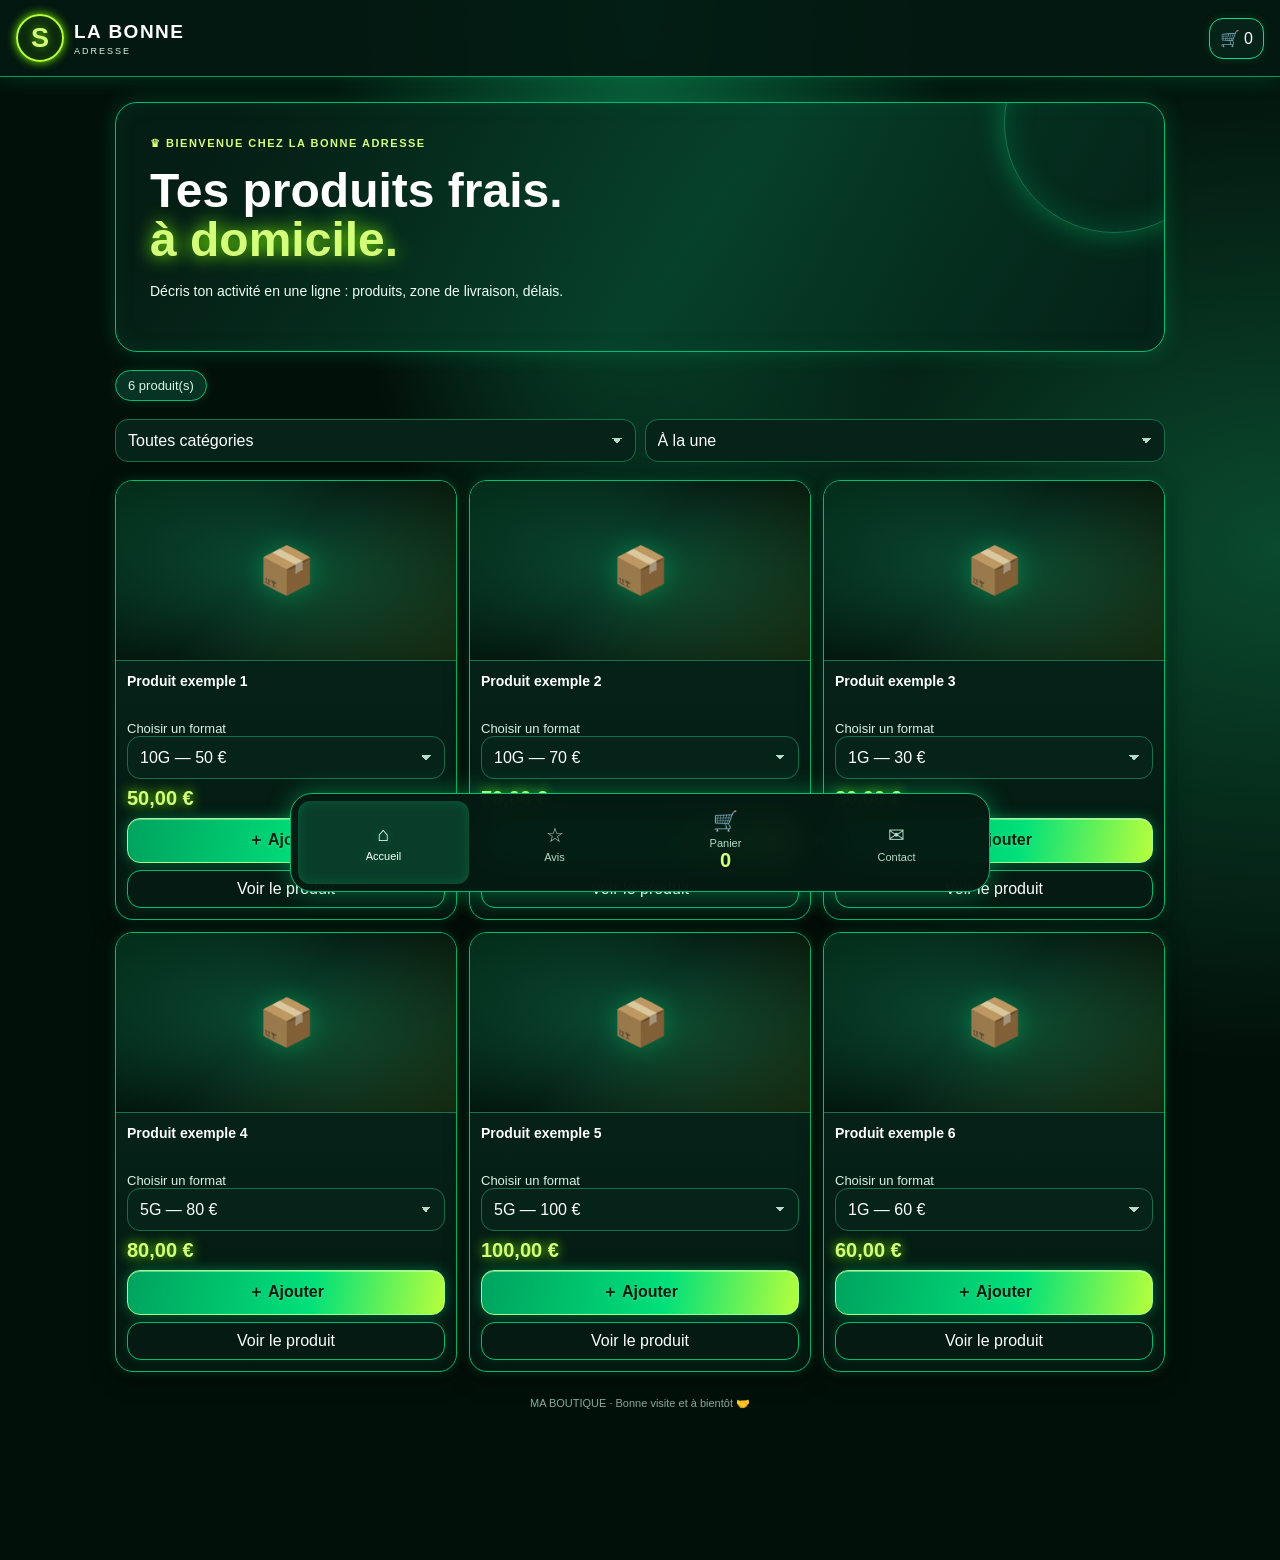
==== commit d99dc1ca: "Update branding text in index.html" ====
--- a/index.html
+++ b/index.html
@@ -30,8 +30,8 @@
   <div class="brand">
     <div class="logo">S</div>
     <div>
-      <strong>MA BOUTIQUE</strong>
-      <small>BOUTIQUE OFFICIELLE</small>
+      <strong>LA BONNE</strong>
+      <small>ADRESSE</small>
     </div>
   </div>
 
@@ -48,11 +48,11 @@
   <div class="welcome">
     <div class="welcome-layout">
       <div class="welcome-copy">
-        <div class="eyebrow">♛ BIENVENUE CHEZ MA BOUTIQUE</div>
+        <div class="eyebrow">♛ BIENVENUE CHEZ LA BONNE ADRESSE</div>
 
         <h1>
-          Ta phrase d'accroche.<br>
-          <span>Ta phrase qui claque.</span>
+          Tes produits frais.<br>
+          <span>à domicile.</span>
         </h1>
 
         <p class="muted">
@@ -274,9 +274,9 @@
      featured: true,                // optionnel : force l'ordre "À la une"
 
      media: [                       // LA GALERIE : 2 à 3 pages qui défilent
-       { type: "image", src: "Photos/Amnesia photo.png" },
-       { type: "video", src: "Vidéos/Amnesia video.mp4"  },
-       { type: "image", src: "Photos/produit-2.jpg" }
+       { type: "image", src: "image/Amnesia photo.png" },
+       { type: "video", src: "video/Amnesia video.mp4"  },
+       { type: "image", src: "image/produit-2.jpg" }
      ],
 
      variants: [                    // optionnel : les formats / quantités
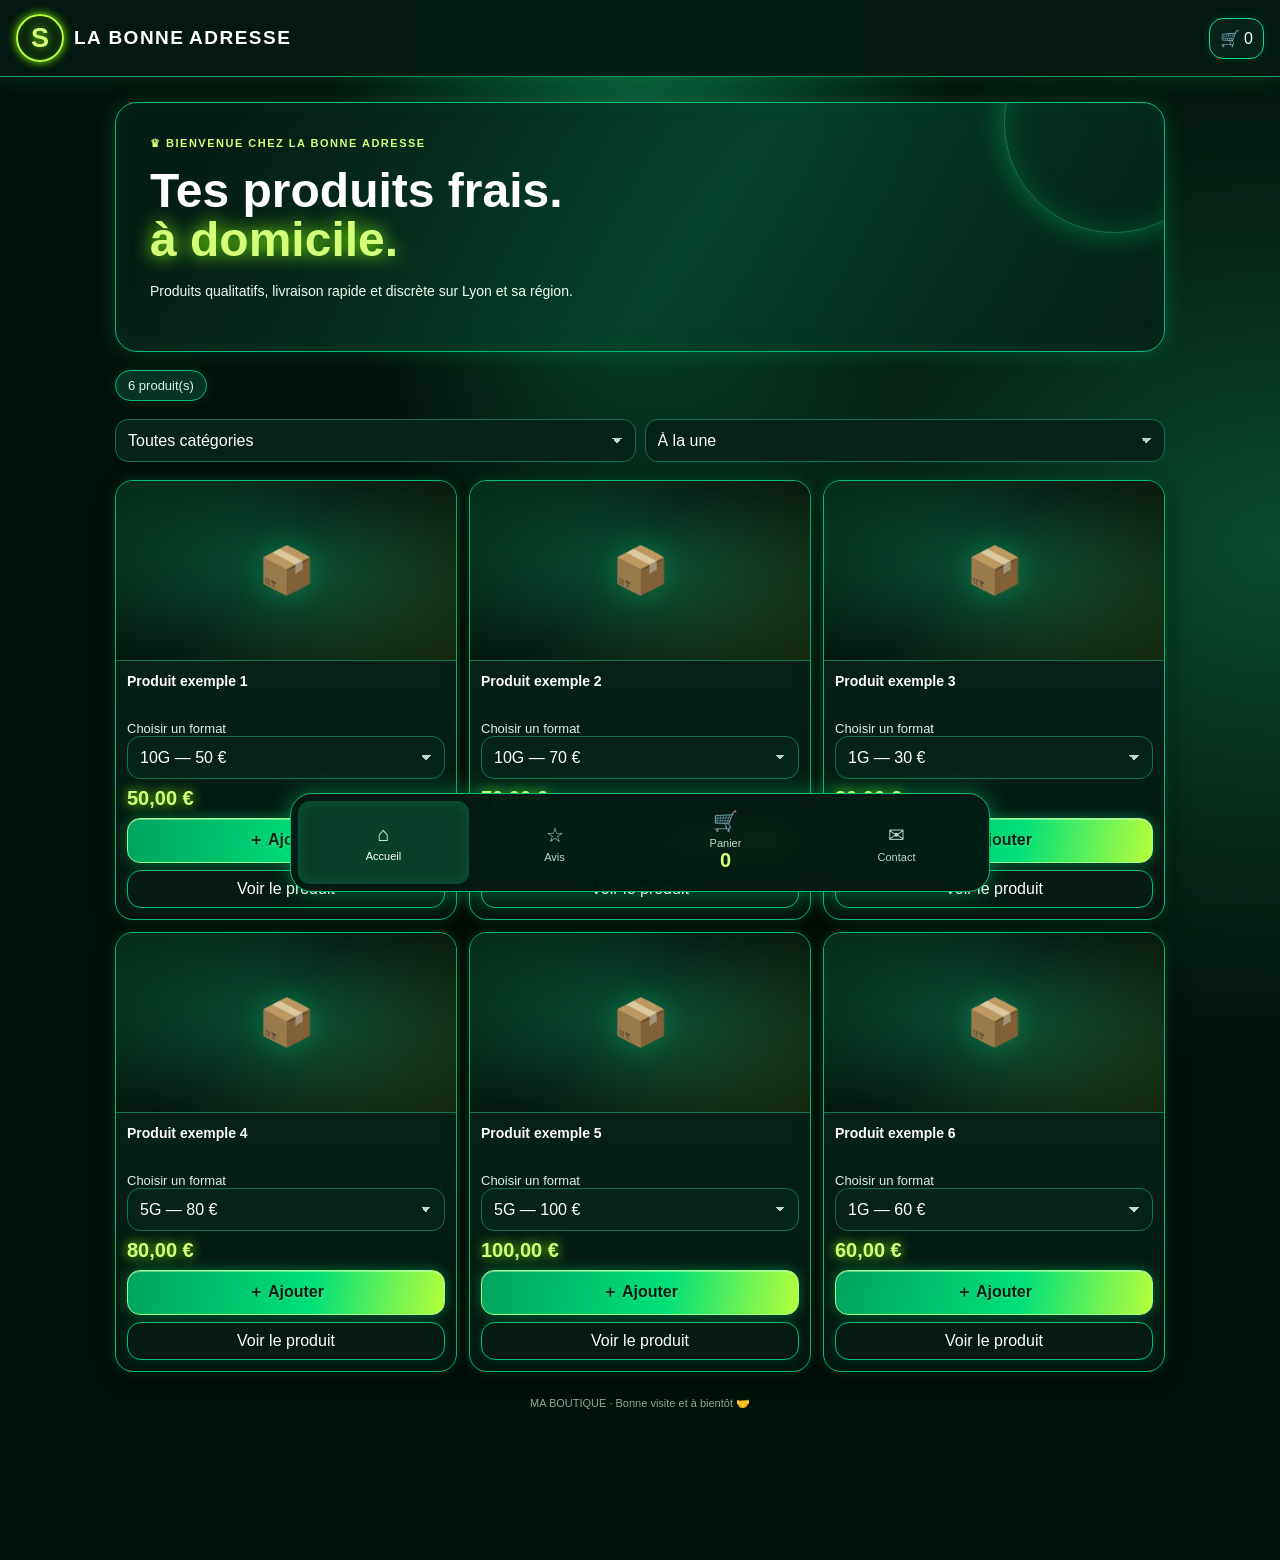
==== commit db6d6162: "Update text from 'ADRESSE' to 'ADRESSE' and modify description" ====
--- a/index.html
+++ b/index.html
@@ -31,7 +31,7 @@
     <div class="logo">S</div>
     <div>
       <strong>LA BONNE</strong>
-      <small>ADRESSE</small>
+      <strong>ADRESSE</strong>
     </div>
   </div>
 
@@ -56,7 +56,7 @@
         </h1>
 
         <p class="muted">
-          Décris ton activité en une ligne : produits, zone de livraison, délais.
+         Produits qualitatifs, livraison rapide et discrète sur Lyon et sa région.
         </p>
       </div>
 
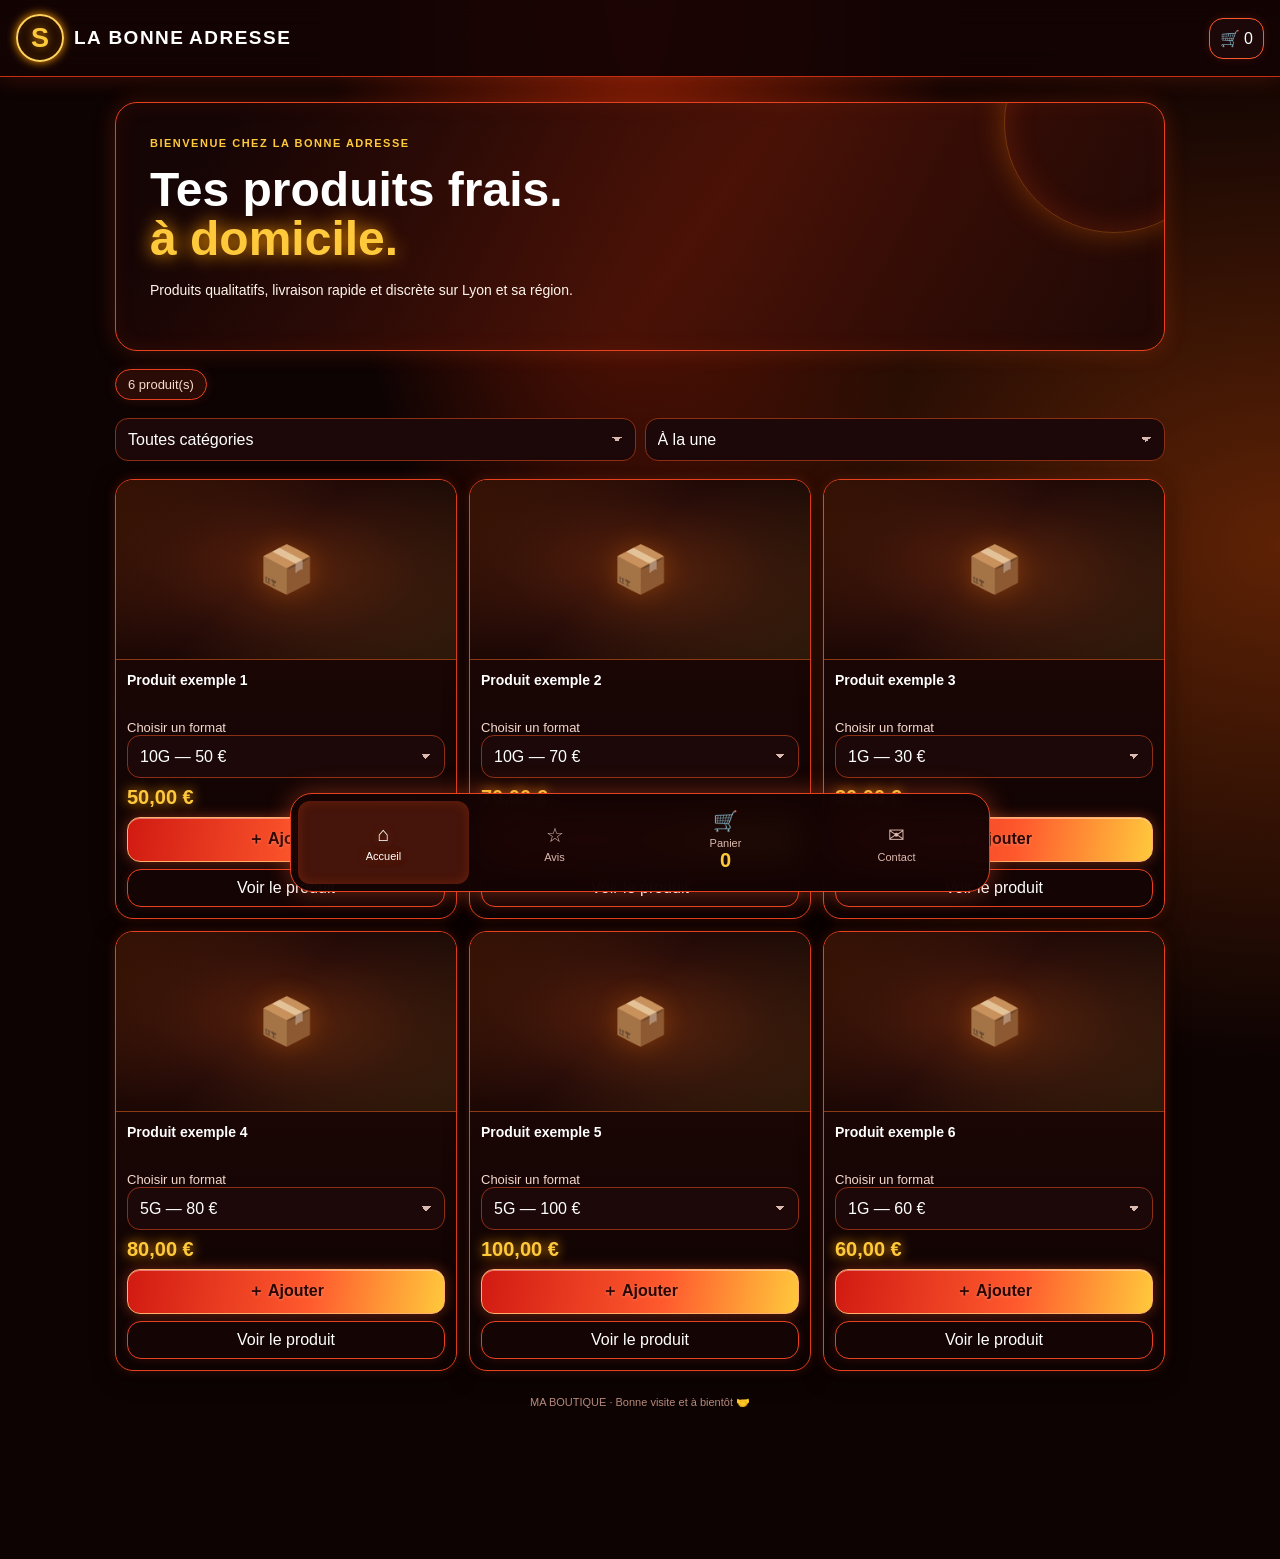
==== commit 9e3957f4: "Change stylesheet and update welcome message and review Updated stylesheet link and modified welcome" ====
--- a/index.html
+++ b/index.html
@@ -16,7 +16,7 @@
      styles/theme-mono.css     noir & blanc minimal
      styles/theme-sunset.css   rose / orange / mauve
      ══════════════════════════════════════════════════════════════════ -->
-<link rel="stylesheet" href="styles/theme-emerald.css">
+<link rel="stylesheet" href="styles/theme-ember.css">
 <link rel="stylesheet" href="styles/base.css">
 </head>
 
@@ -48,7 +48,7 @@
   <div class="welcome">
     <div class="welcome-layout">
       <div class="welcome-copy">
-        <div class="eyebrow">♛ BIENVENUE CHEZ LA BONNE ADRESSE</div>
+        <div class="eyebrow"> BIENVENUE CHEZ LA BONNE ADRESSE</div>
 
         <h1>
           Tes produits frais.<br>
@@ -167,7 +167,7 @@
     <div id="base-reviews">
       <div class="review">
         <div class="stars">★★★★★</div>
-        <strong>Client 691</strong>
+        <strong>Antoine74</strong>
         <p class="muted">Service au top, je recommande 👌</p>
       </div>
     </div>
--- a/styles/theme-ember.css
+++ b/styles/theme-ember.css
@@ -0,0 +1,77 @@
+/* ════════════════════════════════════════════════════════════
+   THÈME : EMBER  ·  rouge / orange / or
+   ════════════════════════════════════════════════════════════ */
+
+:root {
+  --red: #ff2d3d;
+  --orange: #ff8a1e;
+  --gold: #ffc93c;
+  --cream: #ffe9c9;
+  --bg: #0d0303;
+  --card: #1c0808;
+  --muted: #dcb9ae;
+
+  --text: #ffffff;
+  --text-soft: #f7d9cd;
+  --text-banner: #fff5ec;
+  --heading: #ffc4a3;
+  --footer-text: #b78a7c;
+
+  --accent: #ff5a2e;
+  --accent-strong: #e8411f;
+  --accent-line-strong: #c72f12;
+  --field-border: #8c2f14;
+  --focus: #ffc93c;
+  --focus-glow: #ffc93c33;
+
+  --gold: #ffd05c;
+  --gold-text: #ffc93c;
+  --gold-glow: #ff9d00;
+  --gold-inner: #ff9d0040;
+
+  --surface-translucent: #140404eb;
+  --dock-bg: #140404f5;
+  --dock-active-bg: #45140a;
+  --outline-bg: #140404;
+  --count-bg: #2a0b05;
+  --notice-bg: #2a0b05;
+  --qty-bg: #300d06;
+  --badge-bg: #140404d9;
+  --veil: #000000dd;
+  --divider: #451d13;
+
+  --thumb-from: #55200c;
+  --thumb-mid: #2a0d08;
+  --thumb-to: #140404;
+  --thumb-line: #8c3a14;
+  --gallery-bg: #140404;
+  --sheen-a: #ff6a0022;
+  --sheen-b: #ffc93c1a;
+  --product-from: #220806;
+  --product-to: #0d0303;
+
+  --banner-from: #160505f5;
+  --banner-mid: #4a1207e8;
+  --banner-to: #1c0705e8;
+  --banner-inner: #a82a0a22;
+  --ring-line: #ff8a1e55;
+
+  --glow-top: #7a1a05;
+  --glow-side: #5e2205;
+  --glow-faint: #ff5a2e25;
+  --glow-soft: #ff4d1a35;
+  --glow-medium: #ff5a2e65;
+  --glow-strong: #ff7a0055;
+
+  --primary-from: #d11a12;
+  --primary-mid: #ff5a2e;
+  --primary-to: #ffc93c;
+  --btn-border: #ffb06a;
+  --btn-text: #2b0600;
+  --btn-text-shadow: #ffffff40;
+  --btn-highlight: #ffffff66;
+
+  --video-bg: #000000;
+
+  --theme-color: #0d0303;
+}
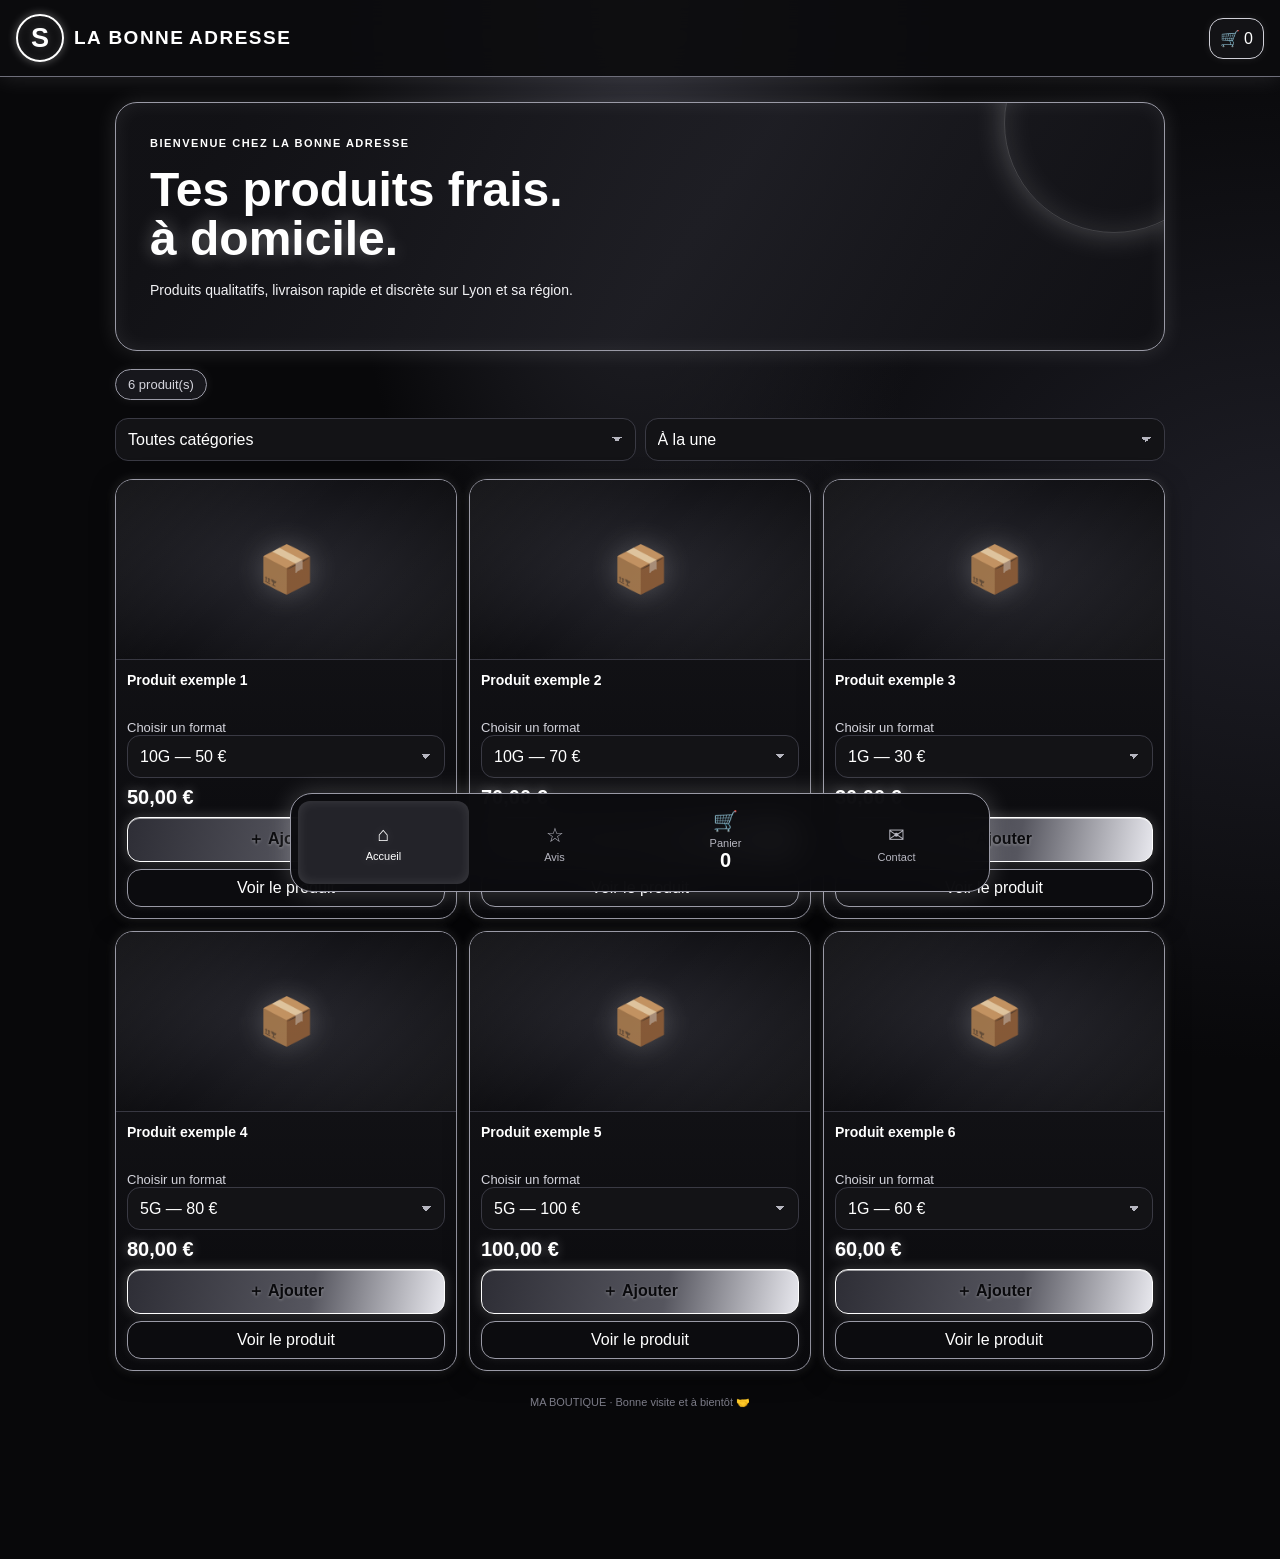
==== commit 1975702e: "Change stylesheet link to theme-mono.css" ====
--- a/index.html
+++ b/index.html
@@ -16,7 +16,7 @@
      styles/theme-mono.css     noir & blanc minimal
      styles/theme-sunset.css   rose / orange / mauve
      ══════════════════════════════════════════════════════════════════ -->
-<link rel="stylesheet" href="styles/theme-ember.css">
+<link rel="stylesheet" href="styles/theme-mono.css">
 <link rel="stylesheet" href="styles/base.css">
 </head>
 
--- a/styles/theme-mono.css
+++ b/styles/theme-mono.css
@@ -0,0 +1,75 @@
+/* ════════════════════════════════════════════════════════════
+   THÈME : MONO  ·  noir & blanc minimal
+   ════════════════════════════════════════════════════════════ */
+
+:root {
+  --white: #ffffff;
+  --grey: #8a8a94;
+  --bg: #08080a;
+  --card: #131316;
+  --muted: #b6b6c0;
+
+  --text: #ffffff;
+  --text-soft: #d4d4dc;
+  --text-banner: #f2f2f5;
+  --heading: #dcdce4;
+  --footer-text: #7c7c88;
+
+  --accent: #d0d0d8;
+  --accent-strong: #9a9aa6;
+  --accent-line-strong: #6e6e7a;
+  --field-border: #3a3a44;
+  --focus: #ffffff;
+  --focus-glow: #ffffff2e;
+
+  --gold: #ffffff;
+  --gold-text: #ffffff;
+  --gold-glow: #ffffff55;
+  --gold-inner: #ffffff22;
+
+  --surface-translucent: #0c0c0feb;
+  --dock-bg: #0c0c0ff5;
+  --dock-active-bg: #232329;
+  --outline-bg: #0c0c0f;
+  --count-bg: #17171c;
+  --notice-bg: #17171c;
+  --qty-bg: #1c1c22;
+  --badge-bg: #0c0c0fd9;
+  --veil: #000000e0;
+  --divider: #2a2a32;
+
+  --thumb-from: #26262d;
+  --thumb-mid: #17171c;
+  --thumb-to: #0c0c0f;
+  --thumb-line: #383842;
+  --gallery-bg: #0c0c0f;
+  --sheen-a: #ffffff0d;
+  --sheen-b: #ffffff0a;
+  --product-from: #16161a;
+  --product-to: #0a0a0d;
+
+  --banner-from: #121216f5;
+  --banner-mid: #1e1e24e8;
+  --banner-to: #101014e8;
+  --banner-inner: #ffffff12;
+  --ring-line: #ffffff33;
+
+  --glow-top: #2a2a32;
+  --glow-side: #1e1e26;
+  --glow-faint: #ffffff14;
+  --glow-soft: #ffffff1f;
+  --glow-medium: #ffffff33;
+  --glow-strong: #ffffff40;
+
+  --primary-from: #2e2e36;
+  --primary-mid: #56565f;
+  --primary-to: #e8e8ee;
+  --btn-border: #ffffff;
+  --btn-text: #0a0a0d;
+  --btn-text-shadow: #ffffff55;
+  --btn-highlight: #ffffff88;
+
+  --video-bg: #000000;
+
+  --theme-color: #08080a;
+}
